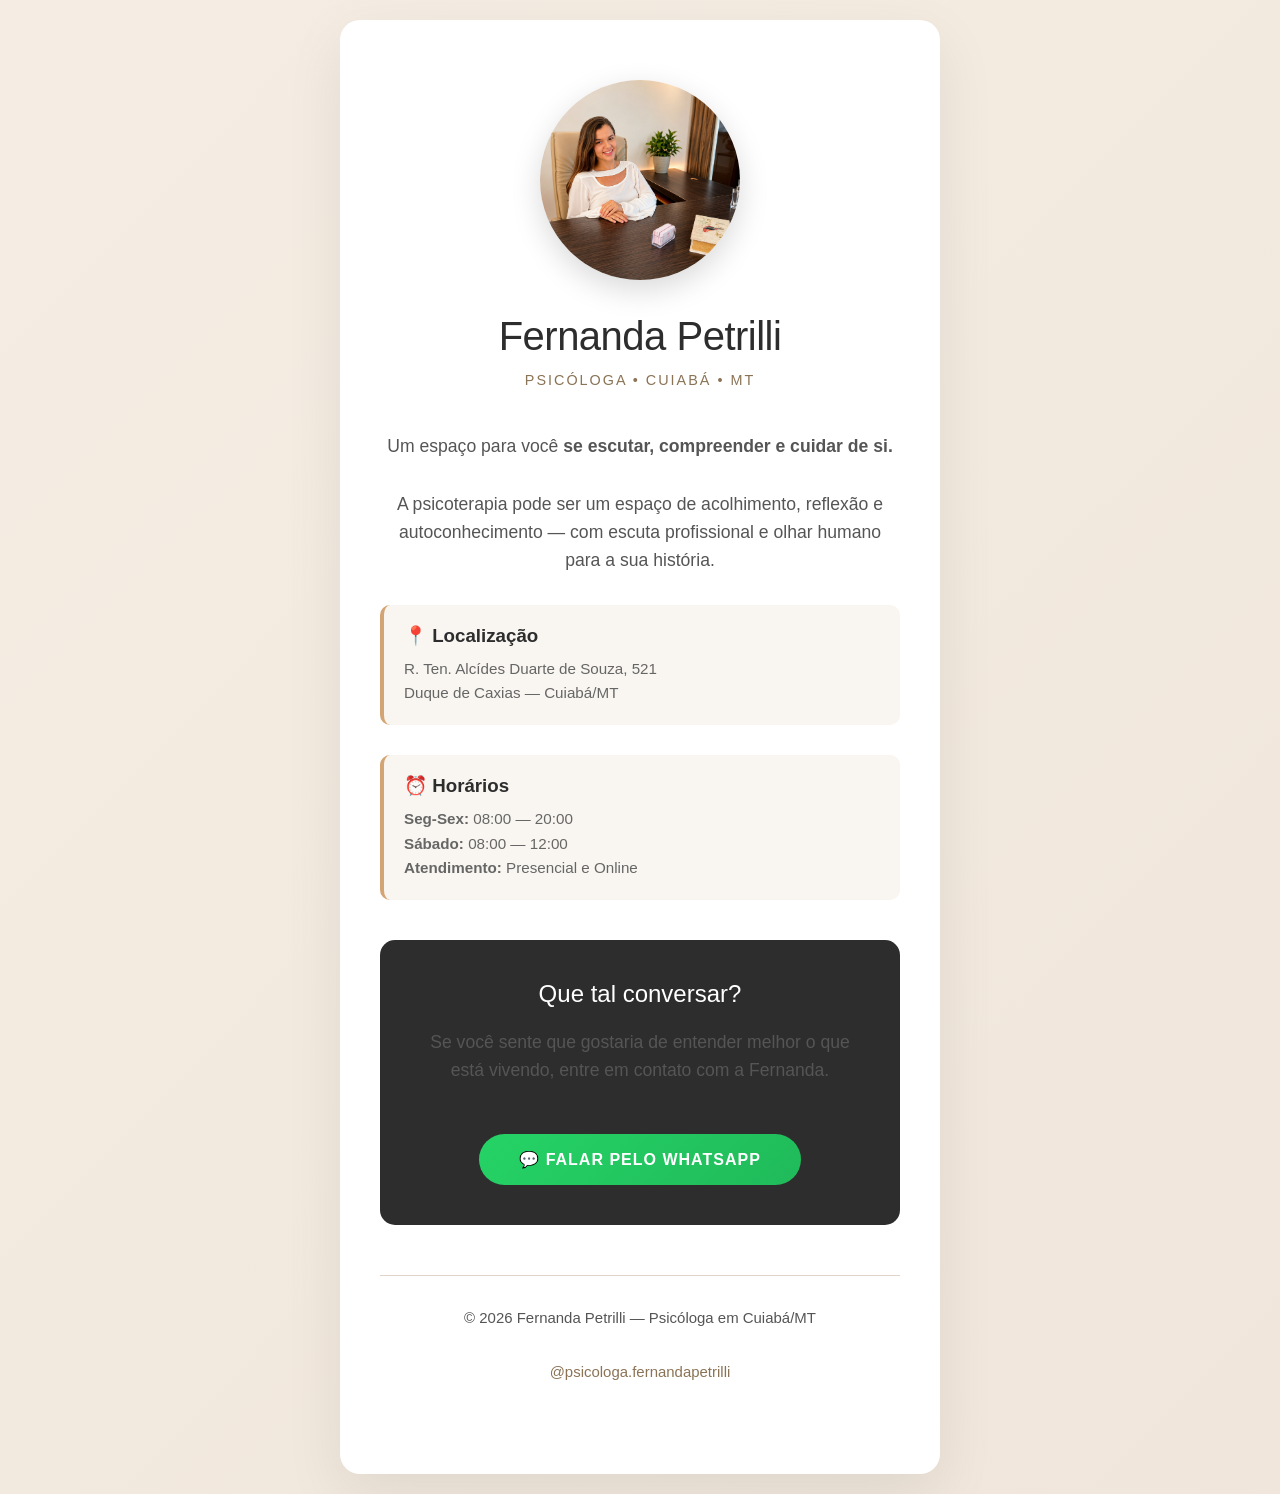
==== index.html @ 06952257 "Add files via upload" ====
<!DOCTYPE html>
<html lang="pt-BR">
<head>
    <meta charset="UTF-8">
    <meta name="viewport" content="width=device-width, initial-scale=1.0">
    <title>Fernanda Petrilli — Psicóloga em Cuiabá</title>
    <style>
        * {
            margin: 0;
            padding: 0;
            box-sizing: border-box;
        }

        body {
            font-family: -apple-system, BlinkMacSystemFont, 'Segoe UI', sans-serif;
            background: linear-gradient(135deg, #f5ede3 0%, #f0e6db 100%);
            min-height: 100vh;
            display: flex;
            align-items: center;
            justify-content: center;
            padding: 20px;
        }

        .container {
            max-width: 600px;
            background: white;
            border-radius: 20px;
            padding: 60px 40px;
            box-shadow: 0 20px 60px rgba(0, 0, 0, 0.08);
            text-align: center;
        }

        h1 {
            font-size: 2.5em;
            color: #2d2d2d;
            margin-bottom: 10px;
            font-weight: 300;
            letter-spacing: -0.5px;
        }

        .subtitle {
            color: #8b7355;
            font-size: 0.9em;
            text-transform: uppercase;
            letter-spacing: 2px;
            margin-bottom: 40px;
        }

        .hero-image {
            width: 200px;
            height: 200px;
            border-radius: 50%;
            margin: 0 auto 30px;
            object-fit: cover;
            box-shadow: 0 10px 30px rgba(0, 0, 0, 0.15);
        }

        p {
            color: #555;
            font-size: 1.1em;
            line-height: 1.6;
            margin-bottom: 30px;
            font-weight: 300;
        }

        .cta-section {
            background: #2d2d2d;
            color: white;
            padding: 40px;
            border-radius: 15px;
            margin-top: 40px;
        }

        .cta-section h2 {
            font-size: 1.5em;
            margin-bottom: 20px;
            font-weight: 300;
        }

        .whatsapp-btn {
            display: inline-block;
            background: linear-gradient(135deg, #25d366 0%, #20ba5a 100%);
            color: white;
            padding: 16px 40px;
            border-radius: 50px;
            text-decoration: none;
            font-weight: 600;
            font-size: 1em;
            text-transform: uppercase;
            letter-spacing: 1px;
            transition: all 0.3s ease;
            margin-top: 20px;
            border: none;
            cursor: pointer;
        }

        .whatsapp-btn:hover {
            transform: translateY(-2px);
            box-shadow: 0 10px 30px rgba(37, 211, 102, 0.3);
        }

        .info-box {
            background: #f9f6f1;
            padding: 20px;
            border-radius: 10px;
            margin-top: 30px;
            border-left: 4px solid #d4a574;
            text-align: left;
        }

        .info-box h3 {
            color: #2d2d2d;
            margin-bottom: 10px;
            font-weight: 600;
        }

        .info-box p {
            color: #666;
            font-size: 0.95em;
            margin-bottom: 0;
        }

        .footer {
            margin-top: 50px;
            padding-top: 30px;
            border-top: 1px solid #e0d5ca;
            color: #999;
            font-size: 0.85em;
        }

        .footer a {
            color: #8b7355;
            text-decoration: none;
        }

        @media (max-width: 600px) {
            .container {
                padding: 40px 20px;
            }

            h1 {
                font-size: 2em;
            }

            .hero-image {
                width: 150px;
                height: 150px;
            }
        }
    </style>
</head>
<body>
    <div class="container">
        <img class="hero-image" src="images/fernanda-foto-atual.png" alt="Fernanda Petrilli">

        <h1>Fernanda Petrilli</h1>
        <p class="subtitle">Psicóloga • Cuiabá • MT</p>

        <p>
            Um espaço para você <strong>se escutar, compreender e cuidar de si.</strong>
        </p>

        <p>
            A psicoterapia pode ser um espaço de acolhimento, reflexão e autoconhecimento — com escuta profissional e olhar humano para a sua história.
        </p>

        <div class="info-box">
            <h3>📍 Localização</h3>
            <p>
                R. Ten. Alcídes Duarte de Souza, 521<br>
                Duque de Caxias — Cuiabá/MT
            </p>
        </div>

        <div class="info-box">
            <h3>⏰ Horários</h3>
            <p>
                <strong>Seg-Sex:</strong> 08:00 — 20:00<br>
                <strong>Sábado:</strong> 08:00 — 12:00<br>
                <strong>Atendimento:</strong> Presencial e Online
            </p>
        </div>

        <div class="cta-section">
            <h2>Que tal conversar?</h2>
            <p>
                Se você sente que gostaria de entender melhor o que está vivendo, entre em contato com a Fernanda.
            </p>
            <a href="https://wa.me/556599917635" class="whatsapp-btn">
                💬 Falar pelo WhatsApp
            </a>
        </div>

        <div class="footer">
            <p>© 2026 Fernanda Petrilli — Psicóloga em Cuiabá/MT</p>
            <p><a href="https://www.instagram.com/psicologa.fernandapetrilli/">@psicologa.fernandapetrilli</a></p>
        </div>
    </div>
</body>
</html>
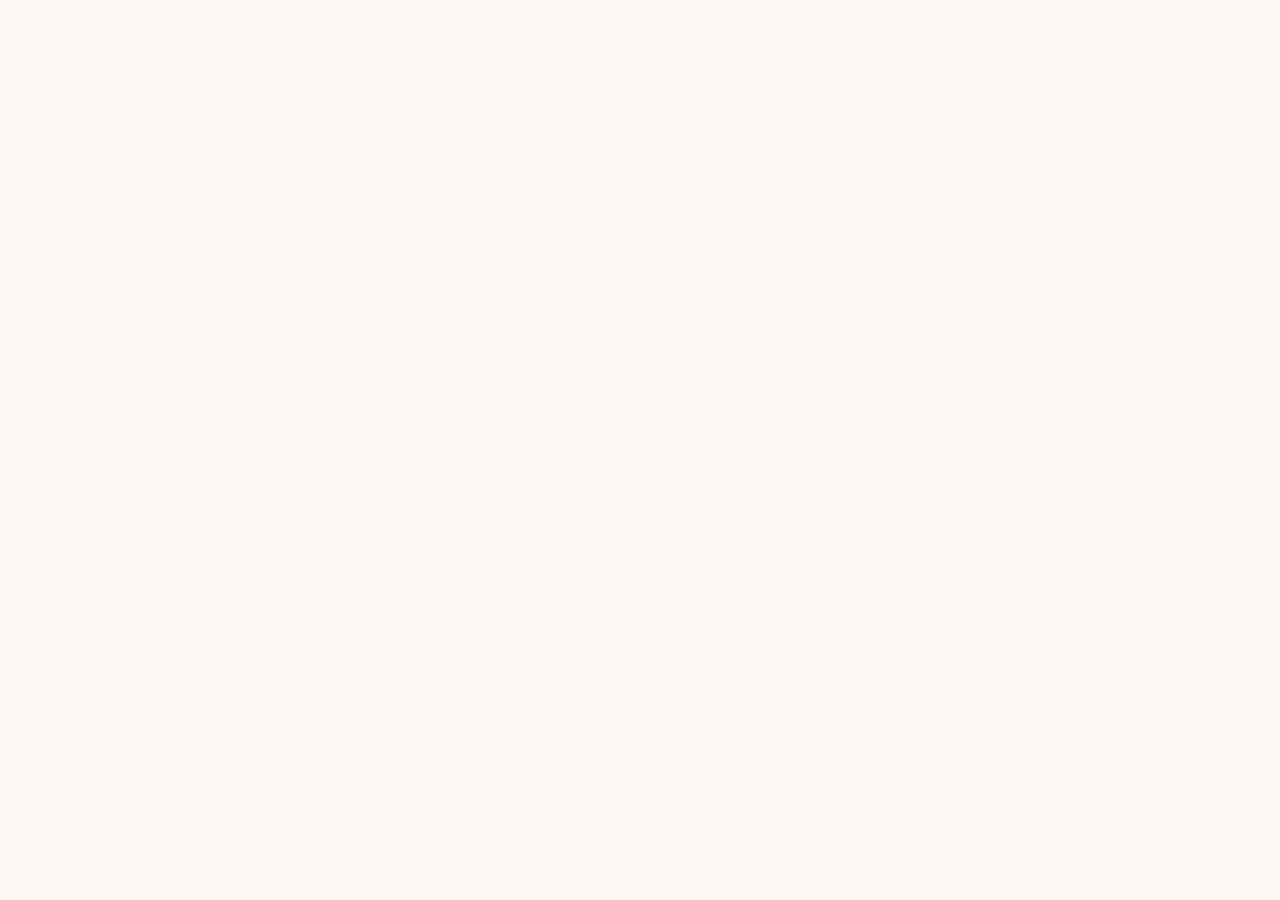
==== commit a0f5a028: "Add files via upload" ====
--- a/index.html
+++ b/index.html
@@ -1,200 +1,14 @@
-<!DOCTYPE html>
-<html lang="pt-BR">
-<head>
-    <meta charset="UTF-8">
-    <meta name="viewport" content="width=device-width, initial-scale=1.0">
-    <title>Fernanda Petrilli — Psicóloga em Cuiabá</title>
-    <style>
-        * {
-            margin: 0;
-            padding: 0;
-            box-sizing: border-box;
-        }
+<!DOCTYPE html><html lang="en"><head><meta charset="utf-8"><meta name="viewport" content="width=device-width, initial-scale=1"><link rel="preload" as="image" href="images/hero-fernanda-Bd9nGd8x.jpg" fetchpriority="high"><link rel="stylesheet" href="css/styles-Cd6Ka-pz.css" data-precedence="default"><link rel="stylesheet" href="https://fonts.googleapis.com/css2?family=Cormorant+Garamond:ital,wght@0,300;0,400;0,500;1,300;1,400&amp;family=Jost:wght@200;300;400;500&amp;display=swap" data-precedence="default"><title>Psicóloga em Cuiabá — Fernanda Petrilli | Psicoterapia e Psicanálise</title><meta name="author" content="Fernanda Petrilli"><meta property="og:site_name" content="Fernanda Petrilli — Psicóloga"><meta name="description" content="Fernanda Petrilli, psicóloga em Cuiabá/MT: psicoterapia presencial no Duque de Caxias e atendimento online. Formada pela UFMT, pós-graduada pela USP e com formação em Psicanálise."><meta name="keywords" content="psicóloga em Cuiabá, psicóloga Cuiabá MT, psicoterapia em Cuiabá, psicóloga Duque de Caxias Cuiabá, psicóloga online, psicanálise Cuiabá"><meta property="og:title" content="Psicóloga em Cuiabá — Fernanda Petrilli | Psicoterapia e Psicanálise"><meta property="og:description" content="Fernanda Petrilli, psicóloga em Cuiabá/MT: psicoterapia presencial no Duque de Caxias e atendimento online. Formada pela UFMT, pós-graduada pela USP e com formação em Psicanálise."><meta property="og:type" content="website"><meta property="og:locale" content="pt_BR"><meta property="og:url" content="/"><meta name="twitter:card" content="summary_large_image"><meta name="twitter:title" content="Psicóloga em Cuiabá — Fernanda Petrilli | Psicoterapia e Psicanálise"><meta name="twitter:description" content="Fernanda Petrilli, psicóloga em Cuiabá/MT: psicoterapia presencial no Duque de Caxias e atendimento online. Formada pela UFMT, pós-graduada pela USP e com formação em Psicanálise."><link rel="modulepreload" href="js/index-DiBgpSAU.js"><link rel="modulepreload" href="js/routes-BOnvCPS1.js"><link rel="preconnect" href="https://fonts.googleapis.com"><link rel="preconnect" href="https://fonts.gstatic.com" crossorigin="anonymous"><link rel="icon" href="images/favicon.ico" type="image/x-icon"><link rel="canonical" href="/"><script type="application/ld+json">{"@context":"https://schema.org","@type":"Psychologist","name":"Fernanda Petrilli — Psicóloga","description":"Fernanda Petrilli, psicóloga em Cuiabá/MT: psicoterapia presencial no Duque de Caxias e atendimento online. Formada pela UFMT, pós-graduada pela USP e com formação em Psicanálise.","telephone":"+5565999917635","url":"/","areaServed":"Cuiabá, MT","availableLanguage":"pt-BR","sameAs":["https://www.instagram.com/psicologa.fernandapetrilli/"],"address":{"@type":"PostalAddress","streetAddress":"R. Ten. Alcídes Duarte de Souza, 521","addressLocality":"Cuiabá","addressRegion":"MT","addressCountry":"BR"},"aggregateRating":{"@type":"AggregateRating","ratingValue":"5.0","reviewCount":"36","bestRating":"5"},"openingHoursSpecification":[{"@type":"OpeningHoursSpecification","dayOfWeek":["Monday","Tuesday","Wednesday","Thursday","Friday"],"opens":"08:00","closes":"20:00"},{"@type":"OpeningHoursSpecification","dayOfWeek":"Saturday","opens":"08:00","closes":"12:00"}]}</script>
+<style>
+	@font-face {
+		font-family: 'CameraPlainVariable';
+		src: url('fonts/CameraPlainVariable.woff2') format('woff2');
+		font-weight: 100 900;
+		font-style: normal;
+		font-display: swap;
+	}
 
-        body {
-            font-family: -apple-system, BlinkMacSystemFont, 'Segoe UI', sans-serif;
-            background: linear-gradient(135deg, #f5ede3 0%, #f0e6db 100%);
-            min-height: 100vh;
-            display: flex;
-            align-items: center;
-            justify-content: center;
-            padding: 20px;
-        }
+	</style>
+</script><meta property="og:image" content="images/id-preview-c2bd52eb--4664f586-5d2a-439d-a7cc-2ed2f26d4224.lovable.app-1787927611041.png"><meta name="twitter:image" content="images/id-preview-c2bd52eb--4664f586-5d2a-439d-a7cc-2ed2f26d4224.lovable.app-1787927611041.png"></head><body><!--$--><div class="min-h-screen bg-background"><div class="fixed inset-x-0 top-0 z-[60] h-px bg-transparent" aria-hidden="true"><div class="h-full origin-left bg-gradient-to-r from-primary/40 via-primary to-accent" style="transform:scaleX(0)"></div></div><header class="fixed inset-x-0 top-0 z-50 transition-all duration-500 ease-out border-b border-transparent py-5"><div class="mx-auto grid max-w-7xl grid-cols-[minmax(0,1fr)_auto] items-center gap-4 px-5 sm:px-8 lg:grid-cols-[minmax(0,1fr)_auto_minmax(0,1fr)]"><a href="#inicio" class="min-w-0 group"><span class="block font-serif text-[1.05rem] leading-tight tracking-[0.16em] text-foreground sm:text-lg">FERNANDA PETRILLI</span><span class="mt-0.5 block text-[0.6rem] uppercase tracking-[0.42em] text-muted-foreground transition-colors group-hover:text-primary">Psicóloga</span></a><nav class="hidden items-center gap-8 lg:flex" aria-label="Navegação principal"><a href="#inicio" class="relative text-[0.8rem] tracking-wide text-muted-foreground transition-colors hover:text-foreground after:absolute after:-bottom-1.5 after:left-0 after:h-px after:w-0 after:bg-primary after:transition-all after:duration-300 hover:after:w-full">Início</a><a href="#sobre" class="relative text-[0.8rem] tracking-wide text-muted-foreground transition-colors hover:text-foreground after:absolute after:-bottom-1.5 after:left-0 after:h-px after:w-0 after:bg-primary after:transition-all after:duration-300 hover:after:w-full">Sobre</a><a href="#psicoterapia" class="relative text-[0.8rem] tracking-wide text-muted-foreground transition-colors hover:text-foreground after:absolute after:-bottom-1.5 after:left-0 after:h-px after:w-0 after:bg-primary after:transition-all after:duration-300 hover:after:w-full">Psicoterapia</a><a href="#como-funciona" class="relative text-[0.8rem] tracking-wide text-muted-foreground transition-colors hover:text-foreground after:absolute after:-bottom-1.5 after:left-0 after:h-px after:w-0 after:bg-primary after:transition-all after:duration-300 hover:after:w-full">Como funciona</a><a href="#avaliacoes" class="relative text-[0.8rem] tracking-wide text-muted-foreground transition-colors hover:text-foreground after:absolute after:-bottom-1.5 after:left-0 after:h-px after:w-0 after:bg-primary after:transition-all after:duration-300 hover:after:w-full">Avaliações</a><a href="#contato" class="relative text-[0.8rem] tracking-wide text-muted-foreground transition-colors hover:text-foreground after:absolute after:-bottom-1.5 after:left-0 after:h-px after:w-0 after:bg-primary after:transition-all after:duration-300 hover:after:w-full">Contato</a></nav><div class="flex items-center justify-end gap-2"><a href="https://wa.me/556599917635" target="_blank" rel="noopener noreferrer" class="hidden rounded-full bg-primary px-6 py-3 text-[0.78rem] uppercase tracking-[0.18em] text-primary-foreground transition-all duration-300 hover:-translate-y-0.5 hover:bg-primary/90 hover:shadow-[0_16px_30px_-16px_oklch(0.55_0.11_45/0.7)] sm:inline-flex">Agendar atendimento</a><a href="https://wa.me/556599917635" target="_blank" rel="noopener noreferrer" aria-label="Falar no WhatsApp" class="inline-flex min-h-11 min-w-11 items-center justify-center rounded-full border border-border bg-card text-foreground transition-colors hover:border-primary hover:text-primary sm:hidden"><svg xmlns="http://www.w3.org/2000/svg" width="24" height="24" viewBox="0 0 24 24" fill="none" stroke="currentColor" stroke-width="1.5" stroke-linecap="round" stroke-linejoin="round" class="lucide lucide-message-circle size-5" aria-hidden="true"><path d="M2.992 16.342a2 2 0 0 1 .094 1.167l-1.065 3.29a1 1 0 0 0 1.236 1.168l3.413-.998a2 2 0 0 1 1.099.092 10 10 0 1 0-4.777-4.719"></path></svg></a><button type="button" aria-label="Abrir menu" aria-expanded="false" class="inline-flex min-h-11 min-w-11 items-center justify-center rounded-full border border-border text-foreground transition-colors hover:border-primary hover:text-primary lg:hidden"><svg xmlns="http://www.w3.org/2000/svg" width="24" height="24" viewBox="0 0 24 24" fill="none" stroke="currentColor" stroke-width="1.5" stroke-linecap="round" stroke-linejoin="round" class="lucide lucide-menu size-5" aria-hidden="true"><path d="M4 5h16"></path><path d="M4 12h16"></path><path d="M4 19h16"></path></svg></button></div></div><div class="overflow-hidden border-t border-border/60 bg-background/95 backdrop-blur-xl transition-all duration-500 ease-[cubic-bezier(0.16,1,0.3,1)] lg:hidden max-h-0 opacity-0"><nav class="mx-auto flex max-w-7xl flex-col px-5 py-4 sm:px-8" aria-label="Navegação mobile"><a href="#inicio" style="transition-delay:0ms" class="border-b border-border/50 py-4 font-serif text-xl text-foreground transition-all duration-500 translate-y-3 opacity-0">Início</a><a href="#sobre" style="transition-delay:0ms" class="border-b border-border/50 py-4 font-serif text-xl text-foreground transition-all duration-500 translate-y-3 opacity-0">Sobre</a><a href="#psicoterapia" style="transition-delay:0ms" class="border-b border-border/50 py-4 font-serif text-xl text-foreground transition-all duration-500 translate-y-3 opacity-0">Psicoterapia</a><a href="#como-funciona" style="transition-delay:0ms" class="border-b border-border/50 py-4 font-serif text-xl text-foreground transition-all duration-500 translate-y-3 opacity-0">Como funciona</a><a href="#avaliacoes" style="transition-delay:0ms" class="border-b border-border/50 py-4 font-serif text-xl text-foreground transition-all duration-500 translate-y-3 opacity-0">Avaliações</a><a href="#contato" style="transition-delay:0ms" class="border-b border-border/50 py-4 font-serif text-xl text-foreground transition-all duration-500 translate-y-3 opacity-0">Contato</a><a href="https://wa.me/556599917635" target="_blank" rel="noopener noreferrer" class="mt-6 mb-2 inline-flex items-center justify-center rounded-full bg-primary px-6 py-4 text-[0.8rem] uppercase tracking-[0.2em] text-primary-foreground">Agendar atendimento</a></nav></div></header><main class="overflow-x-clip"><section id="inicio" class="relative overflow-hidden pt-28 pb-20 sm:pt-36 lg:pt-44 lg:pb-32"><div aria-hidden="true" class="pointer-events-none absolute inset-0 -z-10"><div class="absolute -left-24 top-10 size-[26rem] rounded-full bg-secondary/70 blur-3xl"></div><div class="absolute right-[-12rem] top-40 size-[32rem] rounded-full bg-accent/20 blur-3xl"></div><div class="absolute inset-x-0 bottom-0 h-px hairline-gold opacity-60"></div></div><div class="mx-auto grid max-w-7xl items-center gap-14 px-5 sm:px-8 lg:grid-cols-[1.05fr_1fr] lg:gap-20"><div><p class="text-eyebrow transition-all duration-1000 ease-[cubic-bezier(0.16,1,0.3,1)] motion-reduce:transition-none translate-y-6 opacity-0 blur-[4px]" style="transition-delay:80ms">Psicologia • Cuiabá/MT</p><h1 class="mt-6 font-serif text-[2.6rem] leading-[1.06] tracking-[-0.01em] text-foreground sm:text-6xl lg:text-[4.2rem] transition-all duration-1000 ease-[cubic-bezier(0.16,1,0.3,1)] motion-reduce:transition-none translate-y-6 opacity-0 blur-[4px]" style="transition-delay:180ms">Um espaço para você<!-- --> <em class="not-italic text-primary">se escutar</em>, compreender e cuidar de si.</h1><p class="mt-7 max-w-xl text-[1.02rem] leading-relaxed text-muted-foreground sm:text-lg transition-all duration-1000 ease-[cubic-bezier(0.16,1,0.3,1)] motion-reduce:transition-none translate-y-6 opacity-0 blur-[4px]" style="transition-delay:280ms">A psicoterapia pode ser um espaço de acolhimento, reflexão e autoconhecimento — com escuta profissional e olhar humano para a sua história.</p><div class="mt-10 flex flex-col gap-3 sm:flex-row sm:items-center transition-all duration-1000 ease-[cubic-bezier(0.16,1,0.3,1)] motion-reduce:transition-none translate-y-6 opacity-0 blur-[4px]" style="transition-delay:380ms"><a href="https://wa.me/556599917635" target="_blank" rel="noopener noreferrer" class="group inline-flex min-h-14 items-center justify-center gap-3 rounded-full bg-primary px-7 text-center text-[0.75rem] leading-tight uppercase tracking-[0.14em] sm:text-[0.8rem] sm:tracking-[0.18em] text-primary-foreground transition-all duration-300 hover:-translate-y-0.5 hover:shadow-[0_22px_40px_-20px_oklch(0.55_0.093_42/0.75)]">Quero conversar com a Fernanda<svg xmlns="http://www.w3.org/2000/svg" width="24" height="24" viewBox="0 0 24 24" fill="none" stroke="currentColor" stroke-width="1.5" stroke-linecap="round" stroke-linejoin="round" class="lucide lucide-arrow-right size-4 transition-transform duration-300 group-hover:translate-x-1" aria-hidden="true"><path d="M5 12h14"></path><path d="m12 5 7 7-7 7"></path></svg></a><a href="#sobre" class="inline-flex min-h-14 items-center justify-center rounded-full border border-border px-8 text-[0.8rem] uppercase tracking-[0.18em] text-foreground transition-all duration-300 hover:border-primary hover:text-primary">Conhecer o trabalho</a></div><p class="mt-8 flex items-center gap-3 text-[0.76rem] uppercase tracking-[0.22em] text-muted-foreground transition-all duration-1000 ease-[cubic-bezier(0.16,1,0.3,1)] motion-reduce:transition-none translate-y-6 opacity-0 blur-[4px]" style="transition-delay:480ms"><span class="h-px w-10 bg-primary/50"></span>Atendimento presencial e online</p></div><div class="relative transition-all duration-1000 ease-[cubic-bezier(0.16,1,0.3,1)] motion-reduce:transition-none translate-y-6 opacity-0 blur-[4px]" style="transition-delay:300ms"><div class="relative mx-auto max-w-[26rem] lg:max-w-none" style="transform:translate3d(0, 0px, 0)"><div aria-hidden="true" class="absolute -left-5 -top-5 hidden h-[92%] w-[70%] rounded-t-[10rem] border border-accent/50 sm:block"></div><div aria-hidden="true" class="absolute -bottom-8 -right-6 size-32 rounded-full bg-sand/70 blur-[2px] motion-safe:animate-float-soft"></div><div class="relative overflow-hidden rounded-t-[9rem] rounded-b-[2.5rem] shadow-[0_40px_90px_-45px_oklch(0.36_0.035_45/0.55)]"><img src="images/hero-fernanda-Bd9nGd8x.jpg" alt="Fernanda Petrilli, psicóloga em Cuiabá, sentada em um ambiente acolhedor" width="1008" height="1408" fetchpriority="high" decoding="async" class="h-full w-full object-cover"><div class="pointer-events-none absolute inset-0 bg-gradient-to-t from-cocoa/25 via-transparent to-transparent"></div></div><div class="absolute left-1 top-[18%] rounded-2xl border border-border/70 bg-card/90 px-4 py-3 backdrop-blur-md shadow-[0_18px_40px_-24px_oklch(0.36_0.035_45/0.6)] motion-safe:animate-float-soft sm:-left-8"><div class="flex items-center gap-2"><svg xmlns="http://www.w3.org/2000/svg" width="24" height="24" viewBox="0 0 24 24" fill="none" stroke="currentColor" stroke-width="1" stroke-linecap="round" stroke-linejoin="round" class="lucide lucide-star size-4 fill-gold text-gold" aria-hidden="true"><path d="M11.525 2.295a.53.53 0 0 1 .95 0l2.31 4.679a2.123 2.123 0 0 0 1.595 1.16l5.166.756a.53.53 0 0 1 .294.904l-3.736 3.638a2.123 2.123 0 0 0-.611 1.878l.882 5.14a.53.53 0 0 1-.771.56l-4.618-2.428a2.122 2.122 0 0 0-1.973 0L6.396 21.01a.53.53 0 0 1-.77-.56l.881-5.139a2.122 2.122 0 0 0-.611-1.879L2.16 9.795a.53.53 0 0 1 .294-.906l5.165-.755a2.122 2.122 0 0 0 1.597-1.16z"></path></svg><span class="font-serif text-xl leading-none text-foreground">5,0</span></div><p class="mt-1 text-[0.6rem] uppercase tracking-[0.2em] text-muted-foreground">36 avaliações</p></div><div class="absolute right-1 bottom-[14%] rounded-full border border-border/70 bg-card/90 px-5 py-3 text-[0.66rem] uppercase tracking-[0.2em] text-foreground backdrop-blur-md shadow-[0_18px_40px_-24px_oklch(0.36_0.035_45/0.6)] motion-safe:animate-float-soft sm:-right-8" style="animation-delay:1.6s">Atendimento acolhedor</div></div></div></div></section><section class="relative overflow-hidden bg-secondary/60 py-24 sm:py-32"><div aria-hidden="true" class="pointer-events-none absolute inset-x-0 top-0 h-px hairline-gold"></div><div class="mx-auto max-w-4xl px-5 sm:px-8"><h2 style="transition-delay:0ms" class="will-change-transform transition-all duration-[900ms] ease-[cubic-bezier(0.16,1,0.3,1)] motion-reduce:transition-none opacity-0 translate-y-4 blur-[6px] max-w-3xl font-serif text-[1.85rem] leading-[1.2] text-foreground sm:text-4xl lg:text-[2.9rem]">Talvez você tenha chegado até aqui porque alguma coisa dentro de você está pedindo atenção.</h2><div class="mt-14 space-y-5 sm:mt-20 sm:space-y-7"><div style="transition-delay:0ms" class="will-change-transform transition-all duration-[900ms] ease-[cubic-bezier(0.16,1,0.3,1)] motion-reduce:transition-none opacity-0 translate-y-6 sm:translate-y-0 sm:-translate-x-6 sm:pr-16"><p class="border-l border-primary/35 pl-5 font-serif text-lg italic leading-relaxed text-cocoa sm:text-2xl">“<!-- -->Tenho me sentido sobrecarregado(a).<!-- -->”</p></div><div style="transition-delay:90ms" class="will-change-transform transition-all duration-[900ms] ease-[cubic-bezier(0.16,1,0.3,1)] motion-reduce:transition-none opacity-0 translate-y-6 sm:translate-y-0 sm:translate-x-6 sm:pl-16 sm:text-right"><p class="border-l border-primary/35 pl-5 font-serif text-lg italic leading-relaxed text-cocoa sm:text-2xl">“<!-- -->Sinto que preciso entender melhor o que estou vivendo.<!-- -->”</p></div><div style="transition-delay:180ms" class="will-change-transform transition-all duration-[900ms] ease-[cubic-bezier(0.16,1,0.3,1)] motion-reduce:transition-none opacity-0 translate-y-6 sm:translate-y-0 sm:-translate-x-6 sm:pr-16"><p class="border-l border-primary/35 pl-5 font-serif text-lg italic leading-relaxed text-cocoa sm:text-2xl">“<!-- -->Quero tomar decisões com mais clareza.<!-- -->”</p></div><div style="transition-delay:270ms" class="will-change-transform transition-all duration-[900ms] ease-[cubic-bezier(0.16,1,0.3,1)] motion-reduce:transition-none opacity-0 translate-y-6 sm:translate-y-0 sm:translate-x-6 sm:pl-16 sm:text-right"><p class="border-l border-primary/35 pl-5 font-serif text-lg italic leading-relaxed text-cocoa sm:text-2xl">“<!-- -->Quero me conhecer melhor.<!-- -->”</p></div><div style="transition-delay:360ms" class="will-change-transform transition-all duration-[900ms] ease-[cubic-bezier(0.16,1,0.3,1)] motion-reduce:transition-none opacity-0 translate-y-6 sm:translate-y-0 sm:-translate-x-6 sm:pr-16"><p class="border-l border-primary/35 pl-5 font-serif text-lg italic leading-relaxed text-cocoa sm:text-2xl">“<!-- -->Preciso de um espaço onde possa falar sem julgamentos.<!-- -->”</p></div></div><div style="transition-delay:120ms" class="will-change-transform transition-all duration-[900ms] ease-[cubic-bezier(0.16,1,0.3,1)] motion-reduce:transition-none opacity-0 translate-y-8 mt-16 text-center sm:mt-24"><p class="mx-auto max-w-2xl font-serif text-2xl leading-snug text-foreground sm:text-[2.1rem]">Você não precisa ter todas as respostas para começar.</p><a href="https://wa.me/556599917635" target="_blank" rel="noopener noreferrer" class="mt-9 inline-flex min-h-13 items-center justify-center rounded-full border border-primary/40 bg-background px-8 py-4 text-[0.78rem] uppercase tracking-[0.2em] text-primary transition-all duration-300 hover:-translate-y-0.5 hover:bg-primary hover:text-primary-foreground">Conversar com a Fernanda</a></div></div></section><section id="sobre" class="relative py-24 sm:py-32"><div class="mx-auto max-w-7xl px-5 sm:px-8"><div class="grid items-center gap-14 lg:grid-cols-[0.85fr_1fr] lg:gap-20"><div style="transition-delay:0ms" class="will-change-transform transition-all duration-[900ms] ease-[cubic-bezier(0.16,1,0.3,1)] motion-reduce:transition-none opacity-0 translate-y-6 sm:translate-y-0 sm:-translate-x-6 relative order-2 lg:order-1"><div aria-hidden="true" class="absolute -bottom-6 -left-6 h-[60%] w-[60%] rounded-bl-[6rem] border-b border-l border-accent/60"></div><div class="relative overflow-hidden rounded-[2rem] rounded-tr-[8rem]"><img src="images/about-fernanda-DovWA4zo.jpg" alt="Retrato de Fernanda Petrilli, psicóloga formada pela UFMT" width="1008" height="1264" loading="lazy" decoding="async" class="h-full w-full object-cover transition-transform duration-[1400ms] ease-out hover:scale-[1.03]"></div></div><div class="order-1 lg:order-2"><p style="transition-delay:0ms" class="will-change-transform transition-all duration-[900ms] ease-[cubic-bezier(0.16,1,0.3,1)] motion-reduce:transition-none opacity-0 translate-y-8 text-eyebrow">Sobre</p><h2 style="transition-delay:80ms" class="will-change-transform transition-all duration-[900ms] ease-[cubic-bezier(0.16,1,0.3,1)] motion-reduce:transition-none opacity-0 translate-y-8 mt-5 font-serif text-[2.1rem] leading-tight text-foreground sm:text-5xl">Conheça a Fernanda</h2><div style="transition-delay:160ms" class="will-change-transform transition-all duration-[900ms] ease-[cubic-bezier(0.16,1,0.3,1)] motion-reduce:transition-none opacity-0 translate-y-8 mt-7 space-y-5 text-[1.01rem] leading-relaxed text-muted-foreground sm:text-lg"><p>Sou Fernanda Petrilli, psicóloga formada pela UFMT, com pós-graduação em Orientação Profissional pela USP e formação em Psicanálise.</p><p>Meu trabalho parte da escuta cuidadosa e da construção de um espaço seguro para que cada pessoa possa olhar para sua própria história, compreender o que está vivendo e construir novos caminhos.</p></div><div class="mt-12 grid gap-px overflow-hidden rounded-2xl bg-border sm:grid-cols-3"><div style="transition-delay:0ms" class="will-change-transform ease-[cubic-bezier(0.16,1,0.3,1)] motion-reduce:transition-none opacity-0 translate-y-8 bg-card px-6 py-7 transition-colors duration-500 hover:bg-secondary/70"><p class="text-[0.66rem] uppercase tracking-[0.28em] text-primary">Escuta</p><p class="mt-3 text-sm leading-relaxed text-muted-foreground">Acolhimento e atenção à sua história.</p></div><div style="transition-delay:110ms" class="will-change-transform ease-[cubic-bezier(0.16,1,0.3,1)] motion-reduce:transition-none opacity-0 translate-y-8 bg-card px-6 py-7 transition-colors duration-500 hover:bg-secondary/70"><p class="text-[0.66rem] uppercase tracking-[0.28em] text-primary">Acolhimento</p><p class="mt-3 text-sm leading-relaxed text-muted-foreground">Um espaço respeitoso e sem julgamentos.</p></div><div style="transition-delay:220ms" class="will-change-transform ease-[cubic-bezier(0.16,1,0.3,1)] motion-reduce:transition-none opacity-0 translate-y-8 bg-card px-6 py-7 transition-colors duration-500 hover:bg-secondary/70"><p class="text-[0.66rem] uppercase tracking-[0.28em] text-primary">Profissionalismo</p><p class="mt-3 text-sm leading-relaxed text-muted-foreground">Formação e atuação profissional.</p></div></div></div></div><div class="mt-28 sm:mt-36"><p style="transition-delay:0ms" class="will-change-transform transition-all duration-[900ms] ease-[cubic-bezier(0.16,1,0.3,1)] motion-reduce:transition-none opacity-0 translate-y-8 text-eyebrow text-center">Formação</p><div class="mt-12 grid gap-10 sm:grid-cols-3 sm:gap-6"><div style="transition-delay:0ms" class="will-change-transform transition-all duration-[900ms] ease-[cubic-bezier(0.16,1,0.3,1)] motion-reduce:transition-none opacity-0 translate-y-8 group text-center"><div class="relative mx-auto flex h-24 items-center justify-center"><span class="font-serif text-3xl tracking-[0.08em] text-foreground transition-colors duration-500 group-hover:text-primary sm:text-[2.4rem]">UFMT</span><span class="absolute bottom-2 h-px w-14 bg-accent transition-all duration-500 group-hover:w-24"></span></div><p class="mx-auto max-w-xs text-sm leading-relaxed text-muted-foreground">Psicóloga pela Universidade Federal de Mato Grosso</p></div><div style="transition-delay:140ms" class="will-change-transform transition-all duration-[900ms] ease-[cubic-bezier(0.16,1,0.3,1)] motion-reduce:transition-none opacity-0 translate-y-8 group text-center"><div class="relative mx-auto flex h-24 items-center justify-center"><span class="font-serif text-3xl tracking-[0.08em] text-foreground transition-colors duration-500 group-hover:text-primary sm:text-[2.4rem]">USP</span><span class="absolute bottom-2 h-px w-14 bg-accent transition-all duration-500 group-hover:w-24"></span></div><p class="mx-auto max-w-xs text-sm leading-relaxed text-muted-foreground">Pós-graduação em Orientação Profissional</p></div><div style="transition-delay:280ms" class="will-change-transform transition-all duration-[900ms] ease-[cubic-bezier(0.16,1,0.3,1)] motion-reduce:transition-none opacity-0 translate-y-8 group text-center"><div class="relative mx-auto flex h-24 items-center justify-center"><span class="font-serif text-3xl tracking-[0.08em] text-foreground transition-colors duration-500 group-hover:text-primary sm:text-[2.4rem]">PSICANÁLISE</span><span class="absolute bottom-2 h-px w-14 bg-accent transition-all duration-500 group-hover:w-24"></span></div><p class="mx-auto max-w-xs text-sm leading-relaxed text-muted-foreground">Formação em Psicanálise</p></div></div></div></div></section><section id="psicoterapia" class="relative overflow-hidden bg-cream py-24 sm:py-32"><div class="mx-auto max-w-7xl px-5 sm:px-8"><div class="grid gap-14 lg:grid-cols-[1fr_0.9fr] lg:items-end lg:gap-20"><div><p style="transition-delay:0ms" class="will-change-transform transition-all duration-[900ms] ease-[cubic-bezier(0.16,1,0.3,1)] motion-reduce:transition-none opacity-0 translate-y-8 text-eyebrow">Psicoterapia</p><h2 style="transition-delay:80ms" class="will-change-transform transition-all duration-[900ms] ease-[cubic-bezier(0.16,1,0.3,1)] motion-reduce:transition-none opacity-0 translate-y-8 mt-5 max-w-xl font-serif text-[2rem] leading-[1.15] text-foreground sm:text-5xl">Um espaço onde você pode falar sobre o que realmente importa.</h2><p style="transition-delay:160ms" class="will-change-transform transition-all duration-[900ms] ease-[cubic-bezier(0.16,1,0.3,1)] motion-reduce:transition-none opacity-0 translate-y-8 mt-7 max-w-xl text-[1.01rem] leading-relaxed text-muted-foreground sm:text-lg">A psicoterapia oferece um espaço de escuta e reflexão para olhar com mais atenção para pensamentos, sentimentos, relações, escolhas e experiências que fazem parte da sua história.</p></div><div style="transition-delay:0ms" class="will-change-transform transition-all duration-[900ms] ease-[cubic-bezier(0.16,1,0.3,1)] motion-reduce:transition-none opacity-0 translate-y-6 sm:translate-y-0 sm:translate-x-6 relative"><div class="overflow-hidden rounded-[2rem] rounded-bl-[7rem]"><img src="images/consultorio-BGYT1mzu.jpg" alt="Consultório de psicologia acolhedor em Cuiabá, com poltronas claras e luz natural" width="1408" height="1008" loading="lazy" decoding="async" class="h-64 w-full object-cover sm:h-80"></div></div></div><div class="mt-16 grid gap-px overflow-hidden rounded-3xl bg-border sm:mt-24 sm:grid-cols-2"><div style="transition-delay:0ms" class="will-change-transform transition-all duration-[900ms] ease-[cubic-bezier(0.16,1,0.3,1)] motion-reduce:transition-none opacity-0 translate-y-8"><button type="button" class="group relative block h-full w-full overflow-hidden bg-card px-7 py-10 text-left transition-colors duration-500 sm:px-10 sm:py-14"><span class="absolute left-0 top-0 h-full w-px bg-primary transition-transform duration-700 ease-out scale-y-0"></span><span class="font-serif text-[0.9rem] tracking-[0.06em] text-muted-foreground">0<!-- -->1</span><h3 class="mt-4 font-serif text-2xl text-foreground transition-transform duration-500 group-hover:translate-x-1 sm:text-[1.9rem]">Autoconhecimento</h3><p class="mt-3 max-w-md text-sm leading-relaxed text-muted-foreground transition-all duration-500 sm:text-[0.95rem] opacity-70">Compreender melhor a si mesmo.</p></button></div><div style="transition-delay:100ms" class="will-change-transform transition-all duration-[900ms] ease-[cubic-bezier(0.16,1,0.3,1)] motion-reduce:transition-none opacity-0 translate-y-8"><button type="button" class="group relative block h-full w-full overflow-hidden bg-card px-7 py-10 text-left transition-colors duration-500 sm:px-10 sm:py-14"><span class="absolute left-0 top-0 h-full w-px bg-primary transition-transform duration-700 ease-out scale-y-0"></span><span class="font-serif text-[0.9rem] tracking-[0.06em] text-muted-foreground">0<!-- -->2</span><h3 class="mt-4 font-serif text-2xl text-foreground transition-transform duration-500 group-hover:translate-x-1 sm:text-[1.9rem]">Escolhas e caminhos</h3><p class="mt-3 max-w-md text-sm leading-relaxed text-muted-foreground transition-all duration-500 sm:text-[0.95rem] opacity-70">Reflexões para momentos de mudança e decisão.</p></button></div><div style="transition-delay:200ms" class="will-change-transform transition-all duration-[900ms] ease-[cubic-bezier(0.16,1,0.3,1)] motion-reduce:transition-none opacity-0 translate-y-8"><button type="button" class="group relative block h-full w-full overflow-hidden bg-card px-7 py-10 text-left transition-colors duration-500 sm:px-10 sm:py-14"><span class="absolute left-0 top-0 h-full w-px bg-primary transition-transform duration-700 ease-out scale-y-0"></span><span class="font-serif text-[0.9rem] tracking-[0.06em] text-muted-foreground">0<!-- -->3</span><h3 class="mt-4 font-serif text-2xl text-foreground transition-transform duration-500 group-hover:translate-x-1 sm:text-[1.9rem]">Relações</h3><p class="mt-3 max-w-md text-sm leading-relaxed text-muted-foreground transition-all duration-500 sm:text-[0.95rem] opacity-70">Um olhar cuidadoso para experiências e vínculos.</p></button></div><div style="transition-delay:300ms" class="will-change-transform transition-all duration-[900ms] ease-[cubic-bezier(0.16,1,0.3,1)] motion-reduce:transition-none opacity-0 translate-y-8"><button type="button" class="group relative block h-full w-full overflow-hidden bg-card px-7 py-10 text-left transition-colors duration-500 sm:px-10 sm:py-14"><span class="absolute left-0 top-0 h-full w-px bg-primary transition-transform duration-700 ease-out scale-y-0"></span><span class="font-serif text-[0.9rem] tracking-[0.06em] text-muted-foreground">0<!-- -->4</span><h3 class="mt-4 font-serif text-2xl text-foreground transition-transform duration-500 group-hover:translate-x-1 sm:text-[1.9rem]">Questões pessoais</h3><p class="mt-3 max-w-md text-sm leading-relaxed text-muted-foreground transition-all duration-500 sm:text-[0.95rem] opacity-70">Um espaço seguro para falar sobre aquilo que nem sempre conseguimos expressar.</p></button></div></div></div></section><section id="como-funciona" class="py-24 sm:py-32"><div class="mx-auto max-w-5xl px-5 sm:px-8"><p style="transition-delay:0ms" class="will-change-transform transition-all duration-[900ms] ease-[cubic-bezier(0.16,1,0.3,1)] motion-reduce:transition-none opacity-0 translate-y-8 text-eyebrow">Como funciona</p><h2 style="transition-delay:80ms" class="will-change-transform transition-all duration-[900ms] ease-[cubic-bezier(0.16,1,0.3,1)] motion-reduce:transition-none opacity-0 translate-y-8 mt-5 max-w-2xl font-serif text-[2rem] leading-tight text-foreground sm:text-5xl">Do primeiro contato ao seu espaço de escuta.</h2><div class="relative mt-16 sm:mt-20"><span aria-hidden="true" class="absolute left-[1.15rem] top-2 h-[calc(100%-2rem)] w-px bg-border sm:left-1/2"></span><span aria-hidden="true" class="absolute left-[1.15rem] top-2 w-px origin-top bg-primary transition-transform duration-[1800ms] ease-out sm:left-1/2 scale-y-0" style="height:calc(100% - 2rem)"></span><ol class="space-y-12 sm:space-y-0"><li class="relative sm:grid sm:grid-cols-2 sm:gap-12"><div style="transition-delay:0ms" class="will-change-transform transition-all duration-[900ms] ease-[cubic-bezier(0.16,1,0.3,1)] motion-reduce:transition-none opacity-0 translate-y-6 sm:translate-y-0 sm:-translate-x-6 pl-14 sm:pl-0 sm:py-10 sm:pr-14 sm:text-right"><span class="font-serif text-3xl text-accent sm:text-4xl">01</span><h3 class="mt-3 text-[0.72rem] uppercase tracking-[0.28em] text-primary">Primeiro contato</h3><p class="mt-3 text-sm leading-relaxed text-muted-foreground sm:text-[0.98rem]">Você entra em contato pelo WhatsApp e conta brevemente o que está buscando.</p></div><span aria-hidden="true" class="absolute left-[0.72rem] top-2 size-3 rounded-full border border-primary bg-background sm:left-1/2 sm:top-1/2 sm:-ml-[0.36rem] sm:-mt-[0.36rem]"></span></li><li class="relative sm:grid sm:grid-cols-2 sm:gap-12"><div style="transition-delay:130ms" class="will-change-transform transition-all duration-[900ms] ease-[cubic-bezier(0.16,1,0.3,1)] motion-reduce:transition-none opacity-0 translate-y-6 sm:translate-y-0 sm:translate-x-6 pl-14 sm:py-10 sm:col-start-2 sm:pl-14"><span class="font-serif text-3xl text-accent sm:text-4xl">02</span><h3 class="mt-3 text-[0.72rem] uppercase tracking-[0.28em] text-primary">Conversa inicial</h3><p class="mt-3 text-sm leading-relaxed text-muted-foreground sm:text-[0.98rem]">Fernanda orienta você sobre o funcionamento dos atendimentos.</p></div><span aria-hidden="true" class="absolute left-[0.72rem] top-2 size-3 rounded-full border border-primary bg-background sm:left-1/2 sm:top-1/2 sm:-ml-[0.36rem] sm:-mt-[0.36rem]"></span></li><li class="relative sm:grid sm:grid-cols-2 sm:gap-12"><div style="transition-delay:260ms" class="will-change-transform transition-all duration-[900ms] ease-[cubic-bezier(0.16,1,0.3,1)] motion-reduce:transition-none opacity-0 translate-y-6 sm:translate-y-0 sm:-translate-x-6 pl-14 sm:pl-0 sm:py-10 sm:pr-14 sm:text-right"><span class="font-serif text-3xl text-accent sm:text-4xl">03</span><h3 class="mt-3 text-[0.72rem] uppercase tracking-[0.28em] text-primary">Início do processo</h3><p class="mt-3 text-sm leading-relaxed text-muted-foreground sm:text-[0.98rem]">Caso faça sentido para você, vocês iniciam o acompanhamento psicológico.</p></div><span aria-hidden="true" class="absolute left-[0.72rem] top-2 size-3 rounded-full border border-primary bg-background sm:left-1/2 sm:top-1/2 sm:-ml-[0.36rem] sm:-mt-[0.36rem]"></span></li><li class="relative sm:grid sm:grid-cols-2 sm:gap-12"><div style="transition-delay:390ms" class="will-change-transform transition-all duration-[900ms] ease-[cubic-bezier(0.16,1,0.3,1)] motion-reduce:transition-none opacity-0 translate-y-6 sm:translate-y-0 sm:translate-x-6 pl-14 sm:py-10 sm:col-start-2 sm:pl-14"><span class="font-serif text-3xl text-accent sm:text-4xl">04</span><h3 class="mt-3 text-[0.72rem] uppercase tracking-[0.28em] text-primary">Seu espaço de escuta</h3><p class="mt-3 text-sm leading-relaxed text-muted-foreground sm:text-[0.98rem]">As sessões se tornam um espaço reservado para olhar para sua história e suas questões.</p></div><span aria-hidden="true" class="absolute left-[0.72rem] top-2 size-3 rounded-full border border-primary bg-background sm:left-1/2 sm:top-1/2 sm:-ml-[0.36rem] sm:-mt-[0.36rem]"></span></li></ol></div></div></section><section class="relative overflow-hidden bg-cocoa py-24 text-primary-foreground sm:py-32"><div aria-hidden="true" class="pointer-events-none absolute inset-0 opacity-30"><div class="absolute -left-32 top-0 size-[28rem] rounded-full bg-clay/40 blur-3xl"></div><div class="absolute -right-24 bottom-0 size-[24rem] rounded-full bg-gold/30 blur-3xl"></div></div><div class="relative mx-auto grid max-w-7xl items-center gap-14 px-5 sm:px-8 lg:grid-cols-2 lg:gap-20"><div><p style="transition-delay:0ms" class="will-change-transform transition-all duration-[900ms] ease-[cubic-bezier(0.16,1,0.3,1)] motion-reduce:transition-none opacity-0 translate-y-8 text-[0.68rem] uppercase tracking-[0.36em] text-gold">Atendimento online</p><h2 style="transition-delay:80ms" class="will-change-transform transition-all duration-[900ms] ease-[cubic-bezier(0.16,1,0.3,1)] motion-reduce:transition-none opacity-0 translate-y-8 mt-5 font-serif text-[2rem] leading-[1.15] sm:text-5xl">Sua terapia também pode acontecer de onde você estiver.</h2><p style="transition-delay:160ms" class="will-change-transform transition-all duration-[900ms] ease-[cubic-bezier(0.16,1,0.3,1)] motion-reduce:transition-none opacity-0 translate-y-8 mt-7 max-w-xl text-[1.01rem] leading-relaxed text-primary-foreground/75 sm:text-lg">Fernanda também realiza atendimentos online, oferecendo praticidade para quem prefere realizar as sessões à distância.</p><div style="transition-delay:240ms" class="will-change-transform transition-all duration-[900ms] ease-[cubic-bezier(0.16,1,0.3,1)] motion-reduce:transition-none opacity-0 translate-y-8"><a href="https://wa.me/556599917635" target="_blank" rel="noopener noreferrer" class="mt-10 inline-flex min-h-14 items-center justify-center rounded-full bg-primary-foreground px-8 text-[0.78rem] uppercase tracking-[0.2em] text-cocoa transition-all duration-300 hover:-translate-y-0.5 hover:bg-gold">Quero saber mais</a></div></div><div style="transition-delay:0ms" class="will-change-transform transition-all duration-[900ms] ease-[cubic-bezier(0.16,1,0.3,1)] motion-reduce:transition-none opacity-0 translate-y-6 sm:translate-y-0 sm:translate-x-6 relative"><div class="mx-auto w-full max-w-lg"><div class="rounded-t-2xl border border-primary-foreground/15 bg-primary-foreground/5 p-2.5 backdrop-blur-sm sm:p-3"><div class="overflow-hidden rounded-xl"><img src="images/online-9QDAYpVU.jpg" alt="Notebook em uma mesa clara representando atendimento psicológico online" width="1400" height="1000" loading="lazy" decoding="async" class="h-48 w-full object-cover sm:h-64"></div></div><div class="mx-auto h-3 w-full rounded-b-2xl bg-primary-foreground/15"></div><div class="mx-auto mt-1 h-1 w-24 rounded-full bg-primary-foreground/20"></div></div><div class="absolute -bottom-6 right-2 w-24 rounded-[1.4rem] border border-primary-foreground/20 bg-cocoa p-1.5 shadow-2xl motion-safe:animate-float-soft sm:w-32"><div class="overflow-hidden rounded-[1rem]"><img src="images/online-9QDAYpVU.jpg" alt="Sessão online pelo celular" width="1400" height="1000" loading="lazy" decoding="async" class="h-36 w-full object-cover sm:h-44"></div></div></div></div></section><section id="avaliacoes" class="bg-secondary/60 py-24 sm:py-32"><div class="mx-auto max-w-6xl px-5 sm:px-8"><div class="grid gap-12 lg:grid-cols-[0.8fr_1fr] lg:items-center lg:gap-20"><div style="transition-delay:0ms" class="will-change-transform transition-all duration-[900ms] ease-[cubic-bezier(0.16,1,0.3,1)] motion-reduce:transition-none opacity-0 translate-y-6 sm:translate-y-0 sm:-translate-x-6"><p class="text-eyebrow">Avaliações</p><div class="mt-6 flex items-end gap-3"><span class="font-serif text-[4.5rem] leading-none text-foreground sm:text-[6rem]"><span>0,0</span></span><svg xmlns="http://www.w3.org/2000/svg" width="24" height="24" viewBox="0 0 24 24" fill="none" stroke="currentColor" stroke-width="0.8" stroke-linecap="round" stroke-linejoin="round" class="lucide lucide-star mb-3 size-8 fill-gold text-gold sm:size-10" aria-hidden="true"><path d="M11.525 2.295a.53.53 0 0 1 .95 0l2.31 4.679a2.123 2.123 0 0 0 1.595 1.16l5.166.756a.53.53 0 0 1 .294.904l-3.736 3.638a2.123 2.123 0 0 0-.611 1.878l.882 5.14a.53.53 0 0 1-.771.56l-4.618-2.428a2.122 2.122 0 0 0-1.973 0L6.396 21.01a.53.53 0 0 1-.77-.56l.881-5.139a2.122 2.122 0 0 0-.611-1.879L2.16 9.795a.53.53 0 0 1 .294-.906l5.165-.755a2.122 2.122 0 0 0 1.597-1.16z"></path></svg></div><div class="mt-4 flex items-center gap-1.5" aria-hidden="true"><svg xmlns="http://www.w3.org/2000/svg" width="24" height="24" viewBox="0 0 24 24" fill="none" stroke="currentColor" stroke-width="0.8" stroke-linecap="round" stroke-linejoin="round" class="lucide lucide-star size-4 fill-gold text-gold" aria-hidden="true"><path d="M11.525 2.295a.53.53 0 0 1 .95 0l2.31 4.679a2.123 2.123 0 0 0 1.595 1.16l5.166.756a.53.53 0 0 1 .294.904l-3.736 3.638a2.123 2.123 0 0 0-.611 1.878l.882 5.14a.53.53 0 0 1-.771.56l-4.618-2.428a2.122 2.122 0 0 0-1.973 0L6.396 21.01a.53.53 0 0 1-.77-.56l.881-5.139a2.122 2.122 0 0 0-.611-1.879L2.16 9.795a.53.53 0 0 1 .294-.906l5.165-.755a2.122 2.122 0 0 0 1.597-1.16z"></path></svg><svg xmlns="http://www.w3.org/2000/svg" width="24" height="24" viewBox="0 0 24 24" fill="none" stroke="currentColor" stroke-width="0.8" stroke-linecap="round" stroke-linejoin="round" class="lucide lucide-star size-4 fill-gold text-gold" aria-hidden="true"><path d="M11.525 2.295a.53.53 0 0 1 .95 0l2.31 4.679a2.123 2.123 0 0 0 1.595 1.16l5.166.756a.53.53 0 0 1 .294.904l-3.736 3.638a2.123 2.123 0 0 0-.611 1.878l.882 5.14a.53.53 0 0 1-.771.56l-4.618-2.428a2.122 2.122 0 0 0-1.973 0L6.396 21.01a.53.53 0 0 1-.77-.56l.881-5.139a2.122 2.122 0 0 0-.611-1.879L2.16 9.795a.53.53 0 0 1 .294-.906l5.165-.755a2.122 2.122 0 0 0 1.597-1.16z"></path></svg><svg xmlns="http://www.w3.org/2000/svg" width="24" height="24" viewBox="0 0 24 24" fill="none" stroke="currentColor" stroke-width="0.8" stroke-linecap="round" stroke-linejoin="round" class="lucide lucide-star size-4 fill-gold text-gold" aria-hidden="true"><path d="M11.525 2.295a.53.53 0 0 1 .95 0l2.31 4.679a2.123 2.123 0 0 0 1.595 1.16l5.166.756a.53.53 0 0 1 .294.904l-3.736 3.638a2.123 2.123 0 0 0-.611 1.878l.882 5.14a.53.53 0 0 1-.771.56l-4.618-2.428a2.122 2.122 0 0 0-1.973 0L6.396 21.01a.53.53 0 0 1-.77-.56l.881-5.139a2.122 2.122 0 0 0-.611-1.879L2.16 9.795a.53.53 0 0 1 .294-.906l5.165-.755a2.122 2.122 0 0 0 1.597-1.16z"></path></svg><svg xmlns="http://www.w3.org/2000/svg" width="24" height="24" viewBox="0 0 24 24" fill="none" stroke="currentColor" stroke-width="0.8" stroke-linecap="round" stroke-linejoin="round" class="lucide lucide-star size-4 fill-gold text-gold" aria-hidden="true"><path d="M11.525 2.295a.53.53 0 0 1 .95 0l2.31 4.679a2.123 2.123 0 0 0 1.595 1.16l5.166.756a.53.53 0 0 1 .294.904l-3.736 3.638a2.123 2.123 0 0 0-.611 1.878l.882 5.14a.53.53 0 0 1-.771.56l-4.618-2.428a2.122 2.122 0 0 0-1.973 0L6.396 21.01a.53.53 0 0 1-.77-.56l.881-5.139a2.122 2.122 0 0 0-.611-1.879L2.16 9.795a.53.53 0 0 1 .294-.906l5.165-.755a2.122 2.122 0 0 0 1.597-1.16z"></path></svg><svg xmlns="http://www.w3.org/2000/svg" width="24" height="24" viewBox="0 0 24 24" fill="none" stroke="currentColor" stroke-width="0.8" stroke-linecap="round" stroke-linejoin="round" class="lucide lucide-star size-4 fill-gold text-gold" aria-hidden="true"><path d="M11.525 2.295a.53.53 0 0 1 .95 0l2.31 4.679a2.123 2.123 0 0 0 1.595 1.16l5.166.756a.53.53 0 0 1 .294.904l-3.736 3.638a2.123 2.123 0 0 0-.611 1.878l.882 5.14a.53.53 0 0 1-.771.56l-4.618-2.428a2.122 2.122 0 0 0-1.973 0L6.396 21.01a.53.53 0 0 1-.77-.56l.881-5.139a2.122 2.122 0 0 0-.611-1.879L2.16 9.795a.53.53 0 0 1 .294-.906l5.165-.755a2.122 2.122 0 0 0 1.597-1.16z"></path></svg></div><p class="mt-5 text-sm uppercase tracking-[0.22em] text-muted-foreground"><span>0</span> avaliações no Google</p></div><div style="transition-delay:0ms" class="will-change-transform transition-all duration-[900ms] ease-[cubic-bezier(0.16,1,0.3,1)] motion-reduce:transition-none opacity-0 translate-y-6 sm:translate-y-0 sm:translate-x-6 relative"><div class="relative min-h-[16rem] overflow-hidden rounded-[2rem] border border-border bg-card px-7 py-10 sm:min-h-[15rem] sm:px-12 sm:py-14"><span aria-hidden="true" class="absolute left-6 top-4 font-serif text-[5rem] leading-none text-accent/40">“</span><blockquote aria-hidden="false" class="relative transition-all duration-700 ease-[cubic-bezier(0.16,1,0.3,1)] opacity-100 blur-0"><p class="font-serif text-xl italic leading-relaxed text-foreground sm:text-[1.6rem]">Gostei muito das consultas, conduta bastante profissional.</p><footer class="mt-6 text-[0.66rem] uppercase tracking-[0.24em] text-muted-foreground">Avaliação no Google</footer></blockquote><blockquote aria-hidden="true" class="transition-all duration-700 ease-[cubic-bezier(0.16,1,0.3,1)] pointer-events-none absolute inset-x-7 top-10 translate-y-3 opacity-0 blur-sm sm:inset-x-12 sm:top-14"><p class="font-serif text-xl italic leading-relaxed text-foreground sm:text-[1.6rem]">Seu jeito humano e empático faz toda a diferença no processo terapêutico.</p><footer class="mt-6 text-[0.66rem] uppercase tracking-[0.24em] text-muted-foreground">Avaliação no Google</footer></blockquote><blockquote aria-hidden="true" class="transition-all duration-700 ease-[cubic-bezier(0.16,1,0.3,1)] pointer-events-none absolute inset-x-7 top-10 translate-y-3 opacity-0 blur-sm sm:inset-x-12 sm:top-14"><p class="font-serif text-xl italic leading-relaxed text-foreground sm:text-[1.6rem]">Minha vida é outra depois da Fernanda!</p><footer class="mt-6 text-[0.66rem] uppercase tracking-[0.24em] text-muted-foreground">Avaliação no Google</footer></blockquote><blockquote aria-hidden="true" class="transition-all duration-700 ease-[cubic-bezier(0.16,1,0.3,1)] pointer-events-none absolute inset-x-7 top-10 translate-y-3 opacity-0 blur-sm sm:inset-x-12 sm:top-14"><p class="font-serif text-xl italic leading-relaxed text-foreground sm:text-[1.6rem]">A psicóloga Fernanda é uma profissional extremamente acolhedora e atenciosa. Desde o início, transmitiu segurança e empatia, criou um ambiente confortável e livre. Sua abordagem é sensível, técnica e ao mesmo tempo humana.</p><footer class="mt-6 text-[0.66rem] uppercase tracking-[0.24em] text-muted-foreground">Avaliação no Google</footer></blockquote></div><div class="mt-6 flex items-center justify-between"><div class="flex gap-2"><button type="button" aria-label="Ver depoimento 1" class="h-1 rounded-full transition-all duration-500 w-10 bg-primary"></button><button type="button" aria-label="Ver depoimento 2" class="h-1 rounded-full transition-all duration-500 w-4 bg-border hover:bg-primary/40"></button><button type="button" aria-label="Ver depoimento 3" class="h-1 rounded-full transition-all duration-500 w-4 bg-border hover:bg-primary/40"></button><button type="button" aria-label="Ver depoimento 4" class="h-1 rounded-full transition-all duration-500 w-4 bg-border hover:bg-primary/40"></button></div><div class="flex gap-2"><button type="button" aria-label="Depoimento anterior" class="inline-flex min-h-11 min-w-11 items-center justify-center rounded-full border border-border text-foreground transition-colors hover:border-primary hover:text-primary"><svg xmlns="http://www.w3.org/2000/svg" width="24" height="24" viewBox="0 0 24 24" fill="none" stroke="currentColor" stroke-width="1.5" stroke-linecap="round" stroke-linejoin="round" class="lucide lucide-arrow-left size-4" aria-hidden="true"><path d="m12 19-7-7 7-7"></path><path d="M19 12H5"></path></svg></button><button type="button" aria-label="Próximo depoimento" class="inline-flex min-h-11 min-w-11 items-center justify-center rounded-full border border-border text-foreground transition-colors hover:border-primary hover:text-primary"><svg xmlns="http://www.w3.org/2000/svg" width="24" height="24" viewBox="0 0 24 24" fill="none" stroke="currentColor" stroke-width="1.5" stroke-linecap="round" stroke-linejoin="round" class="lucide lucide-arrow-right size-4" aria-hidden="true"><path d="M5 12h14"></path><path d="m12 5 7 7-7 7"></path></svg></button></div></div></div></div></div></section><section class="py-24 sm:py-32"><div class="mx-auto max-w-7xl px-5 sm:px-8"><p style="transition-delay:0ms" class="will-change-transform transition-all duration-[900ms] ease-[cubic-bezier(0.16,1,0.3,1)] motion-reduce:transition-none opacity-0 translate-y-8 text-eyebrow">Galeria</p><h2 style="transition-delay:80ms" class="will-change-transform transition-all duration-[900ms] ease-[cubic-bezier(0.16,1,0.3,1)] motion-reduce:transition-none opacity-0 translate-y-8 mt-5 max-w-xl font-serif text-[2rem] leading-tight text-foreground sm:text-5xl">Um pouco do ambiente e do trabalho.</h2><div class="mt-12 -mx-5 flex snap-x snap-mandatory gap-4 overflow-x-auto px-5 pb-4 sm:mx-0 sm:grid sm:auto-rows-[13rem] sm:grid-cols-3 sm:gap-5 sm:overflow-visible sm:px-0 sm:pb-0 lg:auto-rows-[15rem] [scrollbar-width:none] [&amp;::-webkit-scrollbar]:hidden"><div style="transition-delay:0ms" class="will-change-transform transition-all duration-[900ms] ease-[cubic-bezier(0.16,1,0.3,1)] motion-reduce:transition-none opacity-0 translate-y-8 min-w-[74%] shrink-0 snap-center sm:min-w-0 sm:row-span-2"><button type="button" aria-label="Ampliar imagem: Fernanda Petrilli, psicóloga em Cuiabá, em retrato profissional ao ar livre" class="group relative block h-full w-full overflow-hidden rounded-2xl"><img src="images/galeria-1-Czi_GvL3.jpg" alt="Fernanda Petrilli, psicóloga em Cuiabá, em retrato profissional ao ar livre" loading="lazy" decoding="async" class="h-64 w-full object-cover transition-transform duration-[1200ms] ease-out group-hover:scale-[1.06] sm:h-full"><span class="pointer-events-none absolute inset-0 bg-cocoa/0 transition-colors duration-500 group-hover:bg-cocoa/15"></span></button></div><div style="transition-delay:110ms" class="will-change-transform transition-all duration-[900ms] ease-[cubic-bezier(0.16,1,0.3,1)] motion-reduce:transition-none opacity-0 translate-y-8 min-w-[74%] shrink-0 snap-center sm:min-w-0"><button type="button" aria-label="Ampliar imagem: Consultório de psicologia em Duque de Caxias, Cuiabá" class="group relative block h-full w-full overflow-hidden rounded-2xl"><img src="images/consultorio-BGYT1mzu.jpg" alt="Consultório de psicologia em Duque de Caxias, Cuiabá" loading="lazy" decoding="async" class="h-64 w-full object-cover transition-transform duration-[1200ms] ease-out group-hover:scale-[1.06] sm:h-full"><span class="pointer-events-none absolute inset-0 bg-cocoa/0 transition-colors duration-500 group-hover:bg-cocoa/15"></span></button></div><div style="transition-delay:220ms" class="will-change-transform transition-all duration-[900ms] ease-[cubic-bezier(0.16,1,0.3,1)] motion-reduce:transition-none opacity-0 translate-y-8 min-w-[74%] shrink-0 snap-center sm:min-w-0"><button type="button" aria-label="Ampliar imagem: Caderno e café sobre tecido claro, detalhe do ambiente de escuta" class="group relative block h-full w-full overflow-hidden rounded-2xl"><img src="images/detalhe-mesa-CVsZpMlF.jpg" alt="Caderno e café sobre tecido claro, detalhe do ambiente de escuta" loading="lazy" decoding="async" class="h-64 w-full object-cover transition-transform duration-[1200ms] ease-out group-hover:scale-[1.06] sm:h-full"><span class="pointer-events-none absolute inset-0 bg-cocoa/0 transition-colors duration-500 group-hover:bg-cocoa/15"></span></button></div><div style="transition-delay:0ms" class="will-change-transform transition-all duration-[900ms] ease-[cubic-bezier(0.16,1,0.3,1)] motion-reduce:transition-none opacity-0 translate-y-8 min-w-[74%] shrink-0 snap-center sm:min-w-0 sm:row-span-2"><button type="button" aria-label="Ampliar imagem: Fernanda Petrilli em ambiente acadêmico" class="group relative block h-full w-full overflow-hidden rounded-2xl"><img src="images/galeria-3-C0Ex3Il-.jpg" alt="Fernanda Petrilli em ambiente acadêmico" loading="lazy" decoding="async" class="h-64 w-full object-cover transition-transform duration-[1200ms] ease-out group-hover:scale-[1.06] sm:h-full"><span class="pointer-events-none absolute inset-0 bg-cocoa/0 transition-colors duration-500 group-hover:bg-cocoa/15"></span></button></div><div style="transition-delay:110ms" class="will-change-transform transition-all duration-[900ms] ease-[cubic-bezier(0.16,1,0.3,1)] motion-reduce:transition-none opacity-0 translate-y-8 min-w-[74%] shrink-0 snap-center sm:min-w-0"><button type="button" aria-label="Ampliar imagem: Mãos segurando um livro de psicologia" class="group relative block h-full w-full overflow-hidden rounded-2xl"><img src="images/galeria-2-fStiTn82.jpg" alt="Mãos segurando um livro de psicologia" loading="lazy" decoding="async" class="h-64 w-full object-cover transition-transform duration-[1200ms] ease-out group-hover:scale-[1.06] sm:h-full"><span class="pointer-events-none absolute inset-0 bg-cocoa/0 transition-colors duration-500 group-hover:bg-cocoa/15"></span></button></div><div style="transition-delay:220ms" class="will-change-transform transition-all duration-[900ms] ease-[cubic-bezier(0.16,1,0.3,1)] motion-reduce:transition-none opacity-0 translate-y-8 min-w-[74%] shrink-0 snap-center sm:min-w-0"><button type="button" aria-label="Ampliar imagem: Retrato de Fernanda Petrilli em ambiente acolhedor" class="group relative block h-full w-full overflow-hidden rounded-2xl"><img src="images/hero-fernanda-Bd9nGd8x.jpg" alt="Retrato de Fernanda Petrilli em ambiente acolhedor" loading="lazy" decoding="async" class="h-64 w-full object-cover transition-transform duration-[1200ms] ease-out group-hover:scale-[1.06] sm:h-full"><span class="pointer-events-none absolute inset-0 bg-cocoa/0 transition-colors duration-500 group-hover:bg-cocoa/15"></span></button></div></div></div></section><section class="bg-cream py-24 sm:py-32"><div class="mx-auto max-w-6xl px-5 text-center sm:px-8"><p style="transition-delay:0ms" class="will-change-transform transition-all duration-[900ms] ease-[cubic-bezier(0.16,1,0.3,1)] motion-reduce:transition-none opacity-0 translate-y-8 text-eyebrow">Instagram</p><h2 style="transition-delay:80ms" class="will-change-transform transition-all duration-[900ms] ease-[cubic-bezier(0.16,1,0.3,1)] motion-reduce:transition-none opacity-0 translate-y-8 mx-auto mt-5 max-w-2xl font-serif text-[2rem] leading-tight text-foreground sm:text-5xl">Acompanhe a Fernanda no Instagram</h2><p style="transition-delay:140ms" class="will-change-transform transition-all duration-[900ms] ease-[cubic-bezier(0.16,1,0.3,1)] motion-reduce:transition-none opacity-0 translate-y-8 mx-auto mt-6 max-w-xl text-[1.01rem] leading-relaxed text-muted-foreground">Conteúdos sobre psicologia, escolhas, autoconhecimento e reflexões para o dia a dia.</p><div class="mt-12 grid grid-cols-2 gap-3 sm:grid-cols-4 sm:gap-5"><div style="transition-delay:0ms" class="will-change-transform transition-all duration-[900ms] ease-[cubic-bezier(0.16,1,0.3,1)] motion-reduce:transition-none opacity-0 translate-y-8"><a href="https://www.instagram.com/psicologa.fernandapetrilli/" target="_blank" rel="noopener noreferrer" class="group relative block aspect-square overflow-hidden rounded-xl"><img src="images/detalhe-mesa-CVsZpMlF.jpg" alt="Publicação com reflexão sobre autoconhecimento" loading="lazy" decoding="async" class="size-full object-cover transition-transform duration-[1200ms] ease-out group-hover:scale-105"><span class="absolute inset-0 flex items-center justify-center bg-cocoa/0 opacity-0 transition-all duration-500 group-hover:bg-cocoa/35 group-hover:opacity-100"><svg xmlns="http://www.w3.org/2000/svg" width="24" height="24" viewBox="0 0 24 24" fill="none" stroke="currentColor" stroke-width="1.4" stroke-linecap="round" stroke-linejoin="round" class="lucide lucide-instagram size-6 text-primary-foreground" aria-hidden="true"><rect width="20" height="20" x="2" y="2" rx="5" ry="5"></rect><path d="M16 11.37A4 4 0 1 1 12.63 8 4 4 0 0 1 16 11.37z"></path><line x1="17.5" x2="17.51" y1="6.5" y2="6.5"></line></svg></span></a></div><div style="transition-delay:100ms" class="will-change-transform transition-all duration-[900ms] ease-[cubic-bezier(0.16,1,0.3,1)] motion-reduce:transition-none opacity-0 translate-y-8"><a href="https://www.instagram.com/psicologa.fernandapetrilli/" target="_blank" rel="noopener noreferrer" class="group relative block aspect-square overflow-hidden rounded-xl"><img src="images/galeria-2-fStiTn82.jpg" alt="Publicação sobre leituras em psicologia" loading="lazy" decoding="async" class="size-full object-cover transition-transform duration-[1200ms] ease-out group-hover:scale-105"><span class="absolute inset-0 flex items-center justify-center bg-cocoa/0 opacity-0 transition-all duration-500 group-hover:bg-cocoa/35 group-hover:opacity-100"><svg xmlns="http://www.w3.org/2000/svg" width="24" height="24" viewBox="0 0 24 24" fill="none" stroke="currentColor" stroke-width="1.4" stroke-linecap="round" stroke-linejoin="round" class="lucide lucide-instagram size-6 text-primary-foreground" aria-hidden="true"><rect width="20" height="20" x="2" y="2" rx="5" ry="5"></rect><path d="M16 11.37A4 4 0 1 1 12.63 8 4 4 0 0 1 16 11.37z"></path><line x1="17.5" x2="17.51" y1="6.5" y2="6.5"></line></svg></span></a></div><div style="transition-delay:200ms" class="will-change-transform transition-all duration-[900ms] ease-[cubic-bezier(0.16,1,0.3,1)] motion-reduce:transition-none opacity-0 translate-y-8"><a href="https://www.instagram.com/psicologa.fernandapetrilli/" target="_blank" rel="noopener noreferrer" class="group relative block aspect-square overflow-hidden rounded-xl"><img src="images/consultorio-BGYT1mzu.jpg" alt="Publicação sobre o espaço de atendimento" loading="lazy" decoding="async" class="size-full object-cover transition-transform duration-[1200ms] ease-out group-hover:scale-105"><span class="absolute inset-0 flex items-center justify-center bg-cocoa/0 opacity-0 transition-all duration-500 group-hover:bg-cocoa/35 group-hover:opacity-100"><svg xmlns="http://www.w3.org/2000/svg" width="24" height="24" viewBox="0 0 24 24" fill="none" stroke="currentColor" stroke-width="1.4" stroke-linecap="round" stroke-linejoin="round" class="lucide lucide-instagram size-6 text-primary-foreground" aria-hidden="true"><rect width="20" height="20" x="2" y="2" rx="5" ry="5"></rect><path d="M16 11.37A4 4 0 1 1 12.63 8 4 4 0 0 1 16 11.37z"></path><line x1="17.5" x2="17.51" y1="6.5" y2="6.5"></line></svg></span></a></div><div style="transition-delay:300ms" class="will-change-transform transition-all duration-[900ms] ease-[cubic-bezier(0.16,1,0.3,1)] motion-reduce:transition-none opacity-0 translate-y-8"><a href="https://www.instagram.com/psicologa.fernandapetrilli/" target="_blank" rel="noopener noreferrer" class="group relative block aspect-square overflow-hidden rounded-xl"><img src="images/galeria-1-Czi_GvL3.jpg" alt="Publicação com conteúdo sobre escolhas" loading="lazy" decoding="async" class="size-full object-cover transition-transform duration-[1200ms] ease-out group-hover:scale-105"><span class="absolute inset-0 flex items-center justify-center bg-cocoa/0 opacity-0 transition-all duration-500 group-hover:bg-cocoa/35 group-hover:opacity-100"><svg xmlns="http://www.w3.org/2000/svg" width="24" height="24" viewBox="0 0 24 24" fill="none" stroke="currentColor" stroke-width="1.4" stroke-linecap="round" stroke-linejoin="round" class="lucide lucide-instagram size-6 text-primary-foreground" aria-hidden="true"><rect width="20" height="20" x="2" y="2" rx="5" ry="5"></rect><path d="M16 11.37A4 4 0 1 1 12.63 8 4 4 0 0 1 16 11.37z"></path><line x1="17.5" x2="17.51" y1="6.5" y2="6.5"></line></svg></span></a></div></div><div style="transition-delay:120ms" class="will-change-transform transition-all duration-[900ms] ease-[cubic-bezier(0.16,1,0.3,1)] motion-reduce:transition-none opacity-0 translate-y-8"><a href="https://www.instagram.com/psicologa.fernandapetrilli/" target="_blank" rel="noopener noreferrer" class="mt-12 inline-flex min-h-14 items-center justify-center gap-3 rounded-full border border-primary/40 px-8 text-[0.8rem] tracking-[0.12em] text-primary transition-all duration-300 hover:-translate-y-0.5 hover:bg-primary hover:text-primary-foreground"><svg xmlns="http://www.w3.org/2000/svg" width="24" height="24" viewBox="0 0 24 24" fill="none" stroke="currentColor" stroke-width="1.5" stroke-linecap="round" stroke-linejoin="round" class="lucide lucide-instagram size-4" aria-hidden="true"><rect width="20" height="20" x="2" y="2" rx="5" ry="5"></rect><path d="M16 11.37A4 4 0 1 1 12.63 8 4 4 0 0 1 16 11.37z"></path><line x1="17.5" x2="17.51" y1="6.5" y2="6.5"></line></svg>@psicologa.fernandapetrilli</a></div></div></section><section id="contato" class="py-24 sm:py-32"><div class="mx-auto max-w-7xl px-5 sm:px-8"><p style="transition-delay:0ms" class="will-change-transform transition-all duration-[900ms] ease-[cubic-bezier(0.16,1,0.3,1)] motion-reduce:transition-none opacity-0 translate-y-8 text-eyebrow">Localização</p><h2 style="transition-delay:80ms" class="will-change-transform transition-all duration-[900ms] ease-[cubic-bezier(0.16,1,0.3,1)] motion-reduce:transition-none opacity-0 translate-y-8 mt-5 max-w-xl font-serif text-[2rem] leading-tight text-foreground sm:text-5xl">Onde você pode me encontrar</h2><div class="mt-12 grid gap-6 lg:grid-cols-[1.4fr_1fr]"><div style="transition-delay:0ms" class="will-change-transform transition-all duration-[900ms] ease-[cubic-bezier(0.16,1,0.3,1)] motion-reduce:transition-none opacity-0 translate-y-6 sm:translate-y-0 sm:-translate-x-6 overflow-hidden rounded-[2rem] border border-border"><iframe src="https://www.google.com/maps?q=R.+Ten.+Alc%C3%ADdes+Duarte+de+Souza,+521+-+Duque+de+Caxias,+Cuiab%C3%A1+-+MT&amp;output=embed" title="Mapa do consultório de psicologia em Duque de Caxias, Cuiabá" loading="lazy" referrerpolicy="no-referrer-when-downgrade" class="h-72 w-full grayscale-[0.35] transition-all duration-700 hover:grayscale-0 sm:h-[26rem]"></iframe></div><div class="flex flex-col gap-6"><div style="transition-delay:0ms" class="will-change-transform transition-all duration-[900ms] ease-[cubic-bezier(0.16,1,0.3,1)] motion-reduce:transition-none opacity-0 translate-y-6 sm:translate-y-0 sm:translate-x-6 rounded-[2rem] border border-border bg-card p-8"><svg xmlns="http://www.w3.org/2000/svg" width="24" height="24" viewBox="0 0 24 24" fill="none" stroke="currentColor" stroke-width="1.5" stroke-linecap="round" stroke-linejoin="round" class="lucide lucide-map-pin size-5 text-primary" aria-hidden="true"><path d="M20 10c0 4.993-5.539 10.193-7.399 11.799a1 1 0 0 1-1.202 0C9.539 20.193 4 14.993 4 10a8 8 0 0 1 16 0"></path><circle cx="12" cy="10" r="3"></circle></svg><p class="mt-5 font-serif text-xl leading-snug text-foreground">R. Ten. Alcídes Duarte de Souza, 521<br>Duque de Caxias — Cuiabá/MT</p><a href="https://www.google.com/maps/search/?api=1&amp;query=R.+Ten.+Alc%C3%ADdes+Duarte+de+Souza,+521+-+Duque+de+Caxias,+Cuiab%C3%A1+-+MT" target="_blank" rel="noopener noreferrer" class="mt-7 inline-flex min-h-12 items-center justify-center rounded-full bg-primary px-7 text-[0.76rem] uppercase tracking-[0.2em] text-primary-foreground transition-all duration-300 hover:-translate-y-0.5 hover:shadow-[0_18px_34px_-18px_oklch(0.55_0.093_42/0.7)]">Como chegar</a></div><div style="transition-delay:120ms" class="will-change-transform transition-all duration-[900ms] ease-[cubic-bezier(0.16,1,0.3,1)] motion-reduce:transition-none opacity-0 translate-y-6 sm:translate-y-0 sm:translate-x-6 rounded-[2rem] bg-secondary/70 p-8"><div class="flex items-center gap-3"><svg xmlns="http://www.w3.org/2000/svg" width="24" height="24" viewBox="0 0 24 24" fill="none" stroke="currentColor" stroke-width="1.5" stroke-linecap="round" stroke-linejoin="round" class="lucide lucide-clock size-4 text-primary" aria-hidden="true"><circle cx="12" cy="12" r="10"></circle><path d="M12 6v6l4 2"></path></svg><h3 class="text-[0.68rem] uppercase tracking-[0.28em] text-muted-foreground">Horários de atendimento</h3></div><dl class="mt-6 divide-y divide-border"><div class="grid grid-cols-[minmax(0,1fr)_auto] gap-3 py-3.5"><dt class="min-w-0 text-sm text-muted-foreground">Segunda a sexta</dt><dd class="shrink-0 font-serif text-base text-foreground">08:00 — 20:00</dd></div><div class="grid grid-cols-[minmax(0,1fr)_auto] gap-3 py-3.5"><dt class="min-w-0 text-sm text-muted-foreground">Sábado</dt><dd class="shrink-0 font-serif text-base text-foreground">08:00 — 12:00</dd></div><div class="grid grid-cols-[minmax(0,1fr)_auto] gap-3 py-3.5"><dt class="min-w-0 text-sm text-muted-foreground">Domingo</dt><dd class="shrink-0 font-serif text-base text-foreground">Fechado</dd></div></dl></div></div></div></div></section><section class="relative overflow-hidden bg-secondary/70 py-28 sm:py-36"><div aria-hidden="true" class="pointer-events-none absolute inset-0 -z-10"><div class="absolute left-1/2 top-0 size-[34rem] -translate-x-1/2 rounded-full bg-accent/25 blur-3xl"></div><div class="absolute inset-x-0 top-0 h-px hairline-gold"></div></div><div class="mx-auto max-w-3xl px-5 text-center sm:px-8"><h2 style="transition-delay:0ms" class="will-change-transform transition-all duration-[900ms] ease-[cubic-bezier(0.16,1,0.3,1)] motion-reduce:transition-none opacity-0 translate-y-4 blur-[6px] font-serif text-[2.1rem] leading-[1.15] text-foreground sm:text-[3.2rem]">Talvez o primeiro passo seja simplesmente conversar.</h2><p style="transition-delay:120ms" class="will-change-transform transition-all duration-[900ms] ease-[cubic-bezier(0.16,1,0.3,1)] motion-reduce:transition-none opacity-0 translate-y-8 mx-auto mt-7 max-w-xl text-[1.01rem] leading-relaxed text-muted-foreground sm:text-lg">Se você sente que gostaria de entender melhor o que está vivendo, entre em contato com a Fernanda.</p><div style="transition-delay:220ms" class="will-change-transform transition-all duration-[900ms] ease-[cubic-bezier(0.16,1,0.3,1)] motion-reduce:transition-none opacity-0 translate-y-8"><a href="https://wa.me/556599917635" target="_blank" rel="noopener noreferrer" class="group mt-11 inline-flex min-h-16 w-full items-center justify-center gap-3 rounded-full bg-primary px-10 text-[0.82rem] uppercase tracking-[0.18em] text-primary-foreground transition-all duration-300 hover:-translate-y-1 hover:shadow-[0_28px_50px_-22px_oklch(0.55_0.093_42/0.8)] sm:w-auto">Conversar pelo WhatsApp<svg xmlns="http://www.w3.org/2000/svg" width="24" height="24" viewBox="0 0 24 24" fill="none" stroke="currentColor" stroke-width="1.5" stroke-linecap="round" stroke-linejoin="round" class="lucide lucide-arrow-right size-4 transition-transform duration-300 group-hover:translate-x-1.5" aria-hidden="true"><path d="M5 12h14"></path><path d="m12 5 7 7-7 7"></path></svg></a></div><p style="transition-delay:300ms" class="will-change-transform transition-all duration-[900ms] ease-[cubic-bezier(0.16,1,0.3,1)] motion-reduce:transition-none opacity-0 translate-y-8 mt-6 text-[0.72rem] uppercase tracking-[0.2em] text-muted-foreground">Atendimento presencial em Cuiabá e online</p></div></section><footer class="border-t border-border bg-background py-14"><div class="mx-auto grid max-w-7xl gap-10 px-5 sm:px-8 md:grid-cols-3"><div><p class="font-serif text-lg tracking-[0.16em] text-foreground">FERNANDA PETRILLI</p><p class="mt-1 text-[0.6rem] uppercase tracking-[0.42em] text-muted-foreground">Psicóloga</p><p class="mt-5 max-w-xs text-sm leading-relaxed text-muted-foreground">Psicoterapia com escuta profissional e olhar humano. Atendimento presencial em Cuiabá e online.</p></div><div class="text-sm leading-relaxed text-muted-foreground"><p class="text-[0.66rem] uppercase tracking-[0.28em] text-foreground">Consultório</p><p class="mt-4">R. Ten. Alcídes Duarte de Souza, 521<br>Duque de Caxias — Cuiabá/MT</p></div><div class="text-sm text-muted-foreground"><p class="text-[0.66rem] uppercase tracking-[0.28em] text-foreground">Contato</p><a href="https://wa.me/556599917635" target="_blank" rel="noopener noreferrer" class="mt-4 block transition-colors hover:text-primary">WhatsApp <!-- -->(65) 99991-7635</a><a href="https://www.instagram.com/psicologa.fernandapetrilli/" target="_blank" rel="noopener noreferrer" class="mt-2 inline-flex items-center gap-2 transition-colors hover:text-primary"><svg xmlns="http://www.w3.org/2000/svg" width="24" height="24" viewBox="0 0 24 24" fill="none" stroke="currentColor" stroke-width="1.5" stroke-linecap="round" stroke-linejoin="round" class="lucide lucide-instagram size-3.5" aria-hidden="true"><rect width="20" height="20" x="2" y="2" rx="5" ry="5"></rect><path d="M16 11.37A4 4 0 1 1 12.63 8 4 4 0 0 1 16 11.37z"></path><line x1="17.5" x2="17.51" y1="6.5" y2="6.5"></line></svg>@psicologa.fernandapetrilli</a></div></div><p class="mx-auto mt-12 max-w-7xl px-5 text-[0.68rem] uppercase tracking-[0.2em] text-muted-foreground sm:px-8">© <!-- -->2026<!-- --> Fernanda Petrilli — Psicóloga em Cuiabá/MT</p></footer></main><a href="https://wa.me/556599917635" target="_blank" rel="noopener noreferrer" aria-label="Falar com a Fernanda no WhatsApp" class="fixed bottom-5 right-5 z-50 inline-flex items-center gap-3 rounded-full bg-foreground px-4 py-4 text-primary-foreground shadow-[0_20px_45px_-20px_oklch(0.3_0.04_50/0.8)] transition-all duration-500 ease-out sm:px-6 hover:-translate-y-1 hover:bg-primary pointer-events-none translate-y-6 opacity-0"><span class="absolute inset-0 -z-10 rounded-full bg-primary/25 motion-safe:animate-ping"></span><svg viewBox="0 0 24 24" fill="currentColor" class="size-6 shrink-0" aria-hidden="true"><path d="M12.04 2C6.58 2 2.13 6.45 2.13 11.91c0 1.75.46 3.45 1.32 4.95L2 22l5.25-1.38a9.9 9.9 0 0 0 4.79 1.22h.01c5.46 0 9.91-4.45 9.91-9.91C21.96 6.45 17.5 2 12.04 2Zm0 18.13h-.01a8.2 8.2 0 0 1-4.18-1.15l-.3-.18-3.11.82.83-3.04-.19-.31a8.19 8.19 0 0 1-1.26-4.36c0-4.54 3.7-8.24 8.24-8.24 2.2 0 4.27.86 5.82 2.42a8.18 8.18 0 0 1 2.41 5.83c0 4.54-3.69 8.21-8.25 8.21Zm4.52-6.16c-.25-.12-1.47-.72-1.69-.8-.23-.09-.39-.13-.56.12-.16.25-.64.8-.78.97-.15.16-.29.19-.54.06-.25-.12-1.05-.39-2-1.23a7.4 7.4 0 0 1-1.37-1.7c-.15-.25-.02-.39.11-.51.11-.11.25-.29.37-.43.12-.14.16-.25.25-.41.08-.16.04-.31-.02-.43-.06-.12-.56-1.34-.76-1.83-.2-.48-.4-.42-.56-.43h-.48c-.16 0-.43.06-.66.31-.22.25-.86.84-.86 2.05 0 1.21.88 2.38 1 2.54.12.16 1.71 2.61 4.14 3.66.58.25 1.03.4 1.38.51.62.2 1.18.17 1.63.1.5-.07 1.53-.62 1.75-1.23.21-.6.21-1.12.15-1.23-.06-.11-.22-.18-.47-.3Z"></path></svg><span class="hidden text-[0.78rem] uppercase tracking-[0.16em] sm:inline">Falar com a Fernanda</span></a></div><!--/$--><script type="module" async="" src="js/index-DiBgpSAU.js"></script>
 
-        .container {
-            max-width: 600px;
-            background: white;
-            border-radius: 20px;
-            padding: 60px 40px;
-            box-shadow: 0 20px 60px rgba(0, 0, 0, 0.08);
-            text-align: center;
-        }
-
-        h1 {
-            font-size: 2.5em;
-            color: #2d2d2d;
-            margin-bottom: 10px;
-            font-weight: 300;
-            letter-spacing: -0.5px;
-        }
-
-        .subtitle {
-            color: #8b7355;
-            font-size: 0.9em;
-            text-transform: uppercase;
-            letter-spacing: 2px;
-            margin-bottom: 40px;
-        }
-
-        .hero-image {
-            width: 200px;
-            height: 200px;
-            border-radius: 50%;
-            margin: 0 auto 30px;
-            object-fit: cover;
-            box-shadow: 0 10px 30px rgba(0, 0, 0, 0.15);
-        }
-
-        p {
-            color: #555;
-            font-size: 1.1em;
-            line-height: 1.6;
-            margin-bottom: 30px;
-            font-weight: 300;
-        }
-
-        .cta-section {
-            background: #2d2d2d;
-            color: white;
-            padding: 40px;
-            border-radius: 15px;
-            margin-top: 40px;
-        }
-
-        .cta-section h2 {
-            font-size: 1.5em;
-            margin-bottom: 20px;
-            font-weight: 300;
-        }
-
-        .whatsapp-btn {
-            display: inline-block;
-            background: linear-gradient(135deg, #25d366 0%, #20ba5a 100%);
-            color: white;
-            padding: 16px 40px;
-            border-radius: 50px;
-            text-decoration: none;
-            font-weight: 600;
-            font-size: 1em;
-            text-transform: uppercase;
-            letter-spacing: 1px;
-            transition: all 0.3s ease;
-            margin-top: 20px;
-            border: none;
-            cursor: pointer;
-        }
-
-        .whatsapp-btn:hover {
-            transform: translateY(-2px);
-            box-shadow: 0 10px 30px rgba(37, 211, 102, 0.3);
-        }
-
-        .info-box {
-            background: #f9f6f1;
-            padding: 20px;
-            border-radius: 10px;
-            margin-top: 30px;
-            border-left: 4px solid #d4a574;
-            text-align: left;
-        }
-
-        .info-box h3 {
-            color: #2d2d2d;
-            margin-bottom: 10px;
-            font-weight: 600;
-        }
-
-        .info-box p {
-            color: #666;
-            font-size: 0.95em;
-            margin-bottom: 0;
-        }
-
-        .footer {
-            margin-top: 50px;
-            padding-top: 30px;
-            border-top: 1px solid #e0d5ca;
-            color: #999;
-            font-size: 0.85em;
-        }
-
-        .footer a {
-            color: #8b7355;
-            text-decoration: none;
-        }
-
-        @media (max-width: 600px) {
-            .container {
-                padding: 40px 20px;
-            }
-
-            h1 {
-                font-size: 2em;
-            }
-
-            .hero-image {
-                width: 150px;
-                height: 150px;
-            }
-        }
-    </style>
-</head>
-<body>
-    <div class="container">
-        <img class="hero-image" src="images/fernanda-foto-atual.png" alt="Fernanda Petrilli">
-
-        <h1>Fernanda Petrilli</h1>
-        <p class="subtitle">Psicóloga • Cuiabá • MT</p>
-
-        <p>
-            Um espaço para você <strong>se escutar, compreender e cuidar de si.</strong>
-        </p>
-
-        <p>
-            A psicoterapia pode ser um espaço de acolhimento, reflexão e autoconhecimento — com escuta profissional e olhar humano para a sua história.
-        </p>
-
-        <div class="info-box">
-            <h3>📍 Localização</h3>
-            <p>
-                R. Ten. Alcídes Duarte de Souza, 521<br>
-                Duque de Caxias — Cuiabá/MT
-            </p>
-        </div>
-
-        <div class="info-box">
-            <h3>⏰ Horários</h3>
-            <p>
-                <strong>Seg-Sex:</strong> 08:00 — 20:00<br>
-                <strong>Sábado:</strong> 08:00 — 12:00<br>
-                <strong>Atendimento:</strong> Presencial e Online
-            </p>
-        </div>
-
-        <div class="cta-section">
-            <h2>Que tal conversar?</h2>
-            <p>
-                Se você sente que gostaria de entender melhor o que está vivendo, entre em contato com a Fernanda.
-            </p>
-            <a href="https://wa.me/556599917635" class="whatsapp-btn">
-                💬 Falar pelo WhatsApp
-            </a>
-        </div>
-
-        <div class="footer">
-            <p>© 2026 Fernanda Petrilli — Psicóloga em Cuiabá/MT</p>
-            <p><a href="https://www.instagram.com/psicologa.fernandapetrilli/">@psicologa.fernandapetrilli</a></p>
-        </div>
-    </div>
-</body>
-</html>
+</body></html>
